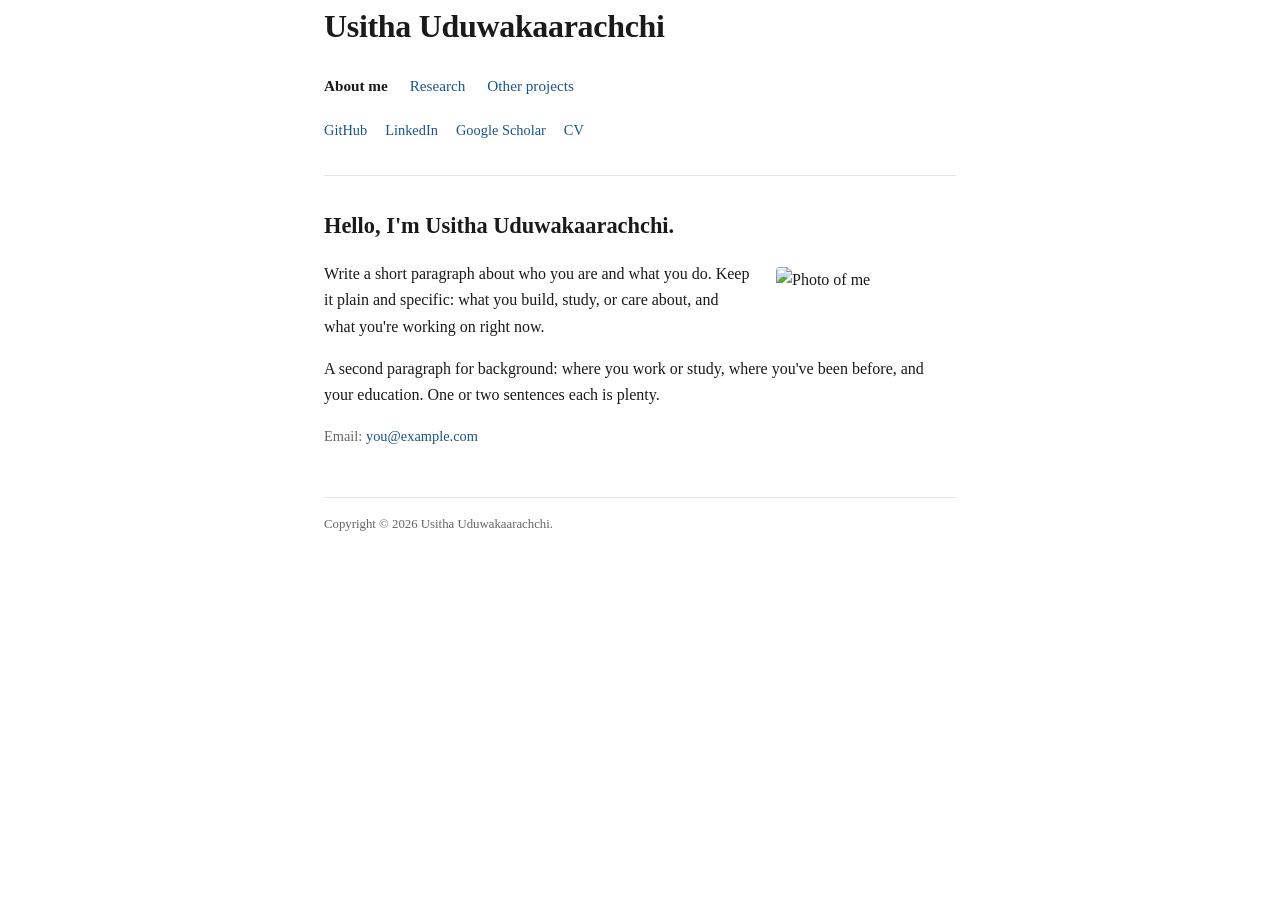
==== index.html @ c18ec079 "Fixed image issue" ====
<!DOCTYPE html>
<html lang="en">
<head>
  <meta charset="utf-8">
  <meta name="viewport" content="width=device-width, initial-scale=1">
  <title>Usitha Uduwakaarachchi</title>
  <link rel="stylesheet" href="style.css">
</head>
<body>


  <div class="wrap">
    <h1>Usitha Uduwakaarachchi</h1>

    <!-- Navigation. "active" marks the current page in bold. -->
    <nav>
      <a href="index.html" class="active">About me</a>
      <a href="research.html">Research</a>
      <a href="projects.html">Other projects</a>
    </nav>

    <!-- Profile links. Delete any you don't need. -->
    <ul class="links">
      <li><a href="https://github.com/UsithaUduwaka">GitHub</a></li>
      <li><a href="https://www.linkedin.com/in/usitha-uduwakaarachchi-006277185/">LinkedIn</a></li>
      <li><a href="https://scholar.google.com/">Google Scholar</a></li>
      <li><a href="cv/your_cv.pdf">CV</a></li>
    </ul>

    <hr>

    <h2>Hello, I'm Usitha Uduwakaarachchi.</h2>

    <!-- Put your photo at images/portrait.jpg -->
    <img class="portrait" src="Images/portrait.JPG" alt="Photo of me">

    <p>
      Write a short paragraph about who you are and what you do. Keep it plain
      and specific: what you build, study, or care about, and what you're
      working on right now.
    </p>

    <p>
      A second paragraph for background: where you work or study, where you've
      been before, and your education. One or two sentences each is plenty.
    </p>

    <p class="email">Email: <a href="mailto:you@example.com">you@example.com</a></p>

    <footer>Copyright © 2026 Usitha Uduwakaarachchi.</footer>
  </div>

</body>
</html>
---- style.css ----
:root {
  --ink:   #1a1a1a;   /* main text color            */
  --muted: #666666;   /* secondary / lighter text   */
  --link:  #1a5490;   /* link color (change to rebrand the whole site) */
  --rule:  #e5e5e5;   /* thin divider lines         */
  --max:   680px;     /* how wide the content column is */
  --font:  Georgia, "Times New Roman", serif;  /* main typeface */
}

* { box-sizing: border-box; }

body {
  margin: 0;
  font-family: var(--font);
  color: var(--ink);
  line-height: 1.65;
  background: #fff;
}

/* centered content column */
.wrap { max-width: var(--max); margin: 0 auto; padding: 0 24px 64px; }

/* the wide image across the top (optional) */
.banner {
  width: 100%;
  height: 220px;
  object-fit: cover;
  display: block;
  margin-bottom: 32px;
}

h1 { font-size: 2rem; margin: 0 0 4px; letter-spacing: -0.01em; }
h2 { font-size: 1.4rem; margin: 32px 0 16px; }

/* top navigation between pages */
nav { margin: 20px 0; }
nav a { margin-right: 18px; font-size: 0.95rem; }
nav a.active { font-weight: bold; color: var(--ink); }

a { color: var(--link); text-decoration: none; }
a:hover { text-decoration: underline; }

/* row of profile / social links */
.links {
  list-style: none;
  padding: 0;
  margin: 16px 0 32px;
  font-size: 0.9rem;
  display: flex;
  flex-wrap: wrap;
  gap: 6px 18px;
}

hr { border: none; border-top: 1px solid var(--rule); margin: 32px 0; }

/* photo that text wraps around */
.portrait {
  float: right;
  width: 180px;
  border-radius: 4px;
  margin: 6px 0 16px 24px;
}

.email { color: var(--muted); font-size: 0.9rem; }

/* simple list used on the Research / Projects pages */
.entry { margin-bottom: 24px; }
.entry .title { font-weight: bold; }
.entry .meta  { color: var(--muted); font-size: 0.9rem; }

footer {
  clear: both;
  margin-top: 48px;
  padding-top: 16px;
  border-top: 1px solid var(--rule);
  font-size: 0.8rem;
  color: var(--muted);
}

/* makes things look right on phones */
@media (max-width: 480px) {
  .portrait { float: none; width: 140px; margin: 0 0 16px; display: block; }
  .banner { height: 150px; }
}
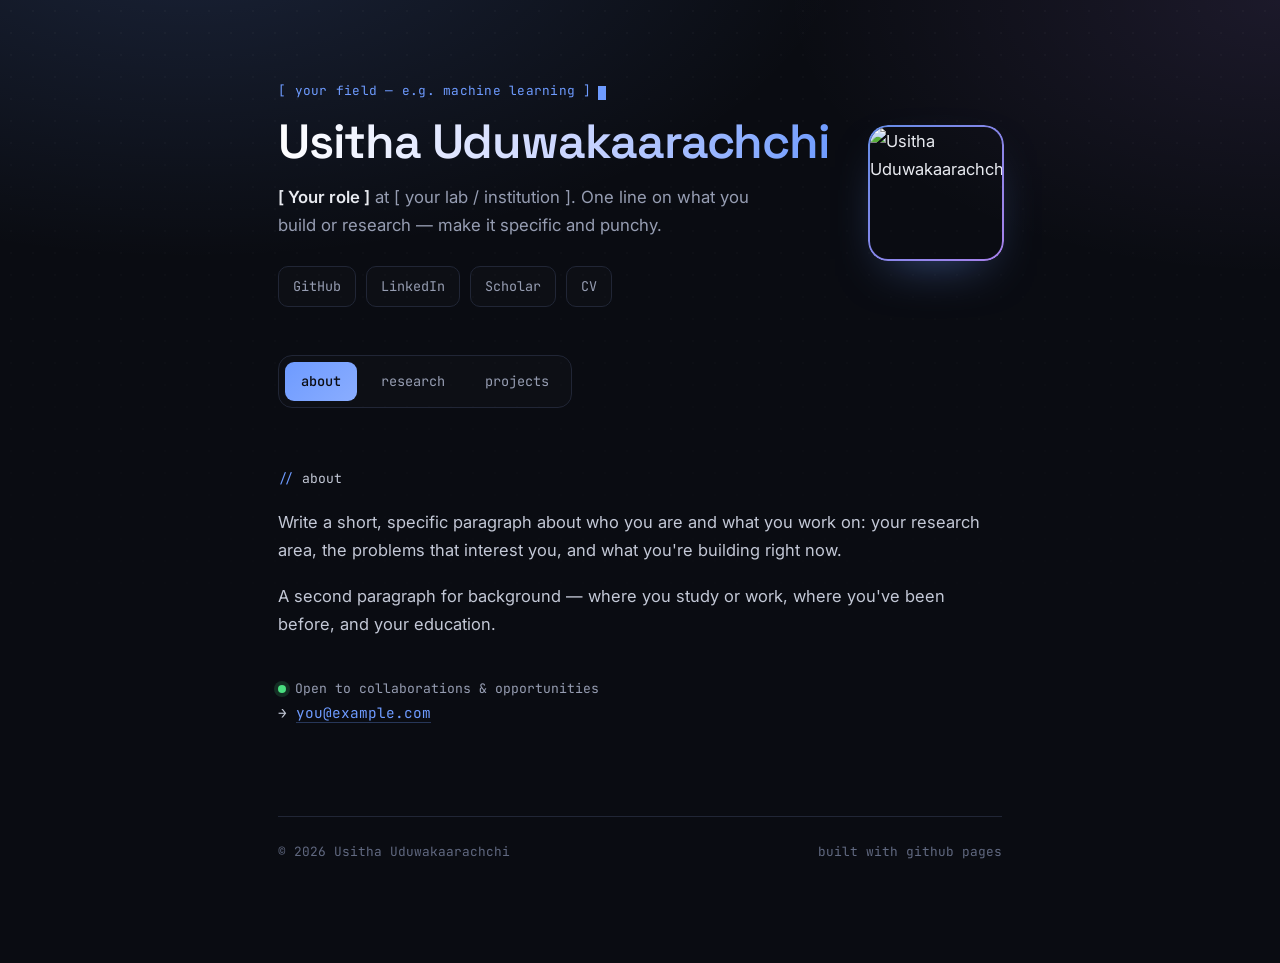
==== commit d62afa99: "Changed colors" ====
--- a/index.html
+++ b/index.html
@@ -4,51 +4,68 @@
   <meta charset="utf-8">
   <meta name="viewport" content="width=device-width, initial-scale=1">
   <title>Usitha Uduwakaarachchi</title>
+  <link rel="preconnect" href="https://fonts.googleapis.com">
+  <link rel="preconnect" href="https://fonts.gstatic.com" crossorigin>
+  <link href="https://fonts.googleapis.com/css2?family=Inter:wght@400;500;600&family=JetBrains+Mono:wght@400;500&family=Space+Grotesk:wght@500;600;700&display=swap" rel="stylesheet">
   <link rel="stylesheet" href="style.css">
 </head>
 <body>
+  <main class="page">
 
+    <header class="masthead">
+      <div class="identity">
+        <!-- Your field / focus — edit the text, keep the cursor if you like it. -->
+        <p class="eyebrow">[ your field &mdash; e.g. machine learning ]<span class="cursor"></span></p>
 
-  <div class="wrap">
-    <h1>Usitha Uduwakaarachchi</h1>
+        <h1 class="name">Usitha Uduwakaarachchi</h1>
 
-    <!-- Navigation. "active" marks the current page in bold. -->
-    <nav>
-      <a href="index.html" class="active">About me</a>
-      <a href="research.html">Research</a>
-      <a href="projects.html">Other projects</a>
+        <p class="tagline">
+          <b>[ Your role ]</b> at [ your lab / institution ]. One line on what you
+          build or research &mdash; make it specific and punchy.
+        </p>
+
+        <ul class="links">
+          <li><a href="https://github.com/UsithaUduwaka">GitHub</a></li>
+          <li><a href="https://www.linkedin.com/in/usitha-uduwakaarachchi-006277185/">LinkedIn</a></li>
+          <li><a href="https://scholar.google.com/">Scholar</a></li>
+          <li><a href="cv/your_cv.pdf">CV</a></li>
+        </ul>
+      </div>
+
+      <!-- Your photo: images/portrait.jpg -->
+      <div class="avatar-wrap">
+        <img class="avatar" src="images/portrait.jpg" alt="Usitha Uduwakaarachchi">
+      </div>
+    </header>
+
+    <nav class="tabs">
+      <a href="index.html" class="active">about</a>
+      <a href="research.html">research</a>
+      <a href="projects.html">projects</a>
     </nav>
 
-    <!-- Profile links. Delete any you don't need. -->
-    <ul class="links">
-      <li><a href="https://github.com/UsithaUduwaka">GitHub</a></li>
-      <li><a href="https://www.linkedin.com/in/usitha-uduwakaarachchi-006277185/">LinkedIn</a></li>
-      <li><a href="https://scholar.google.com/">Google Scholar</a></li>
-      <li><a href="cv/your_cv.pdf">CV</a></li>
-    </ul>
+    <section class="block prose">
+      <p class="section-label">about</p>
+      <p>
+        Write a short, specific paragraph about who you are and what you work on:
+        your research area, the problems that interest you, and what you're
+        building right now.
+      </p>
+      <p>
+        A second paragraph for background &mdash; where you study or work, where
+        you've been before, and your education.
+      </p>
 
-    <hr>
+      <div class="status"><span class="dot"></span> Open to collaborations &amp; opportunities</div>
 
-    <h2>Hello, I'm Usitha Uduwakaarachchi.</h2>
+      <p class="contact">&rarr; <a href="mailto:you@example.com">you@example.com</a></p>
+    </section>
 
-    <!-- Put your photo at images/portrait.jpg -->
-    <img class="portrait" src="Images/portrait.JPG" alt="Photo of me">
+    <footer class="foot">
+      <span>&copy; 2026 Usitha Uduwakaarachchi</span>
+      <span>built with github pages</span>
+    </footer>
 
-    <p>
-      Write a short paragraph about who you are and what you do. Keep it plain
-      and specific: what you build, study, or care about, and what you're
-      working on right now.
-    </p>
-
-    <p>
-      A second paragraph for background: where you work or study, where you've
-      been before, and your education. One or two sentences each is plenty.
-    </p>
-
-    <p class="email">Email: <a href="mailto:you@example.com">you@example.com</a></p>
-
-    <footer>Copyright © 2026 Usitha Uduwakaarachchi.</footer>
-  </div>
-
+  </main>
 </body>
-</html>
+</html>
--- a/style.css
+++ b/style.css
@@ -1,84 +1,320 @@
-:root {
-  --ink:   #1a1a1a;   /* main text color            */
-  --muted: #666666;   /* secondary / lighter text   */
-  --link:  #1a5490;   /* link color (change to rebrand the whole site) */
-  --rule:  #e5e5e5;   /* thin divider lines         */
-  --max:   680px;     /* how wide the content column is */
-  --font:  Georgia, "Times New Roman", serif;  /* main typeface */
-}
-
-* { box-sizing: border-box; }
-
-body {
-  margin: 0;
-  font-family: var(--font);
-  color: var(--ink);
-  line-height: 1.65;
-  background: #fff;
-}
-
-/* centered content column */
-.wrap { max-width: var(--max); margin: 0 auto; padding: 0 24px 64px; }
-
-/* the wide image across the top (optional) */
-.banner {
-  width: 100%;
-  height: 220px;
-  object-fit: cover;
-  display: block;
-  margin-bottom: 32px;
-}
-
-h1 { font-size: 2rem; margin: 0 0 4px; letter-spacing: -0.01em; }
-h2 { font-size: 1.4rem; margin: 32px 0 16px; }
-
-/* top navigation between pages */
-nav { margin: 20px 0; }
-nav a { margin-right: 18px; font-size: 0.95rem; }
-nav a.active { font-weight: bold; color: var(--ink); }
-
-a { color: var(--link); text-decoration: none; }
-a:hover { text-decoration: underline; }
-
-/* row of profile / social links */
-.links {
-  list-style: none;
-  padding: 0;
-  margin: 16px 0 32px;
-  font-size: 0.9rem;
-  display: flex;
-  flex-wrap: wrap;
-  gap: 6px 18px;
-}
-
-hr { border: none; border-top: 1px solid var(--rule); margin: 32px 0; }
-
-/* photo that text wraps around */
-.portrait {
-  float: right;
-  width: 180px;
-  border-radius: 4px;
-  margin: 6px 0 16px 24px;
-}
-
-.email { color: var(--muted); font-size: 0.9rem; }
-
-/* simple list used on the Research / Projects pages */
-.entry { margin-bottom: 24px; }
-.entry .title { font-weight: bold; }
-.entry .meta  { color: var(--muted); font-size: 0.9rem; }
-
-footer {
-  clear: both;
-  margin-top: 48px;
-  padding-top: 16px;
-  border-top: 1px solid var(--rule);
-  font-size: 0.8rem;
-  color: var(--muted);
-}
-
-/* makes things look right on phones */
-@media (max-width: 480px) {
-  .portrait { float: none; width: 140px; margin: 0 0 16px; display: block; }
-  .banner { height: 150px; }
-}
+/* ============================================================
+   Usitha Uduwakaarachchi — personal site
+   Direction: sleek, dark, techy dev-portfolio.
+   Theme lives in :root — change once, updates everywhere.
+   ============================================================ */
+
+:root{
+  --bg:        #0A0C12;   /* deep blue-black page background */
+  --bg-2:      #0E111A;
+  --panel:     #12151F;   /* card surface */
+  --panel-2:   #161B27;   /* card hover surface */
+  --line:      #212636;   /* borders */
+  --line-2:    #2C3348;   /* brighter border on hover */
+  --text:      #E8EAF0;   /* primary text */
+  --muted:     #969DB2;   /* secondary text */
+  --faint:     #616981;   /* meta / captions */
+  --accent:    #6E9BFF;   /* electric blue accent */
+  --accent-2:  #B98CFF;   /* violet, used in gradients only */
+  --ok:        #4ADE80;   /* status dot */
+  --max:       780px;
+  --ease:      cubic-bezier(.22,.61,.36,1);
+  --display:   "Space Grotesk", sans-serif;
+  --body:      "Inter", system-ui, -apple-system, sans-serif;
+  --mono:      "JetBrains Mono", ui-monospace, monospace;
+}
+
+*{ box-sizing:border-box; }
+html{ -webkit-text-size-adjust:100%; scroll-behavior:smooth; }
+
+body{
+  margin:0;
+  color:var(--text);
+  background:
+    radial-gradient(1100px 560px at 15% -8%, rgba(110,155,255,.16), transparent 60%),
+    radial-gradient(900px 500px at 100% 0%, rgba(185,140,255,.10), transparent 55%),
+    var(--bg);
+  font-family:var(--body);
+  font-size:16.5px;
+  line-height:1.7;
+  -webkit-font-smoothing:antialiased;
+  text-rendering:optimizeLegibility;
+  min-height:100vh;
+}
+
+/* subtle dot texture overlay */
+body::before{
+  content:"";
+  position:fixed;
+  inset:0;
+  pointer-events:none;
+  z-index:0;
+  background-image:radial-gradient(rgba(255,255,255,.028) 1px, transparent 1px);
+  background-size:22px 22px;
+  mask-image:linear-gradient(to bottom, #000 0%, transparent 85%);
+}
+
+.page{
+  position:relative;
+  z-index:1;
+  max-width:var(--max);
+  margin:0 auto;
+  padding:80px 28px 100px;
+}
+
+/* entrance */
+@keyframes rise{ from{opacity:0; transform:translateY(12px);} to{opacity:1; transform:none;} }
+.page > *{ animation:rise .65s var(--ease) both; }
+.page > *:nth-child(2){ animation-delay:.07s; }
+.page > *:nth-child(3){ animation-delay:.14s; }
+.page > *:nth-child(4){ animation-delay:.21s; }
+
+/* ---------- masthead ---------- */
+.masthead{
+  display:flex;
+  align-items:center;
+  justify-content:space-between;
+  gap:32px;
+}
+.eyebrow{
+  font-family:var(--mono);
+  font-size:.8rem;
+  letter-spacing:.02em;
+  color:var(--accent);
+  margin:0 0 16px;
+  display:flex;
+  align-items:center;
+  gap:2px;
+}
+.cursor{
+  display:inline-block;
+  width:8px;
+  height:1.05em;
+  background:var(--accent);
+  margin-left:4px;
+  translate:0 2px;
+  animation:blink 1.15s steps(1) infinite;
+}
+@keyframes blink{ 50%{ opacity:0; } }
+
+.name{
+  font-family:var(--display);
+  font-weight:600;
+  font-size:3rem;
+  line-height:1.02;
+  letter-spacing:-.025em;
+  margin:0;
+  background:linear-gradient(96deg, #FFFFFF 0%, #C9D4FF 55%, var(--accent) 100%);
+  -webkit-background-clip:text;
+  background-clip:text;
+  color:transparent;
+}
+.name a{ color:inherit; text-decoration:none; }
+.name.small{ font-size:1.6rem; }
+.tagline{
+  color:var(--muted);
+  font-size:1.05rem;
+  margin:16px 0 0;
+  max-width:46ch;
+}
+.tagline b{ color:var(--text); font-weight:600; }
+
+/* avatar with glow ring */
+.avatar-wrap{
+  flex:none;
+  position:relative;
+  width:132px;
+  height:132px;
+}
+.avatar-wrap::after{
+  content:"";
+  position:absolute;
+  inset:-2px;
+  border-radius:20px;
+  padding:2px;
+  background:linear-gradient(135deg, var(--accent), var(--accent-2));
+  -webkit-mask:linear-gradient(#000 0 0) content-box, linear-gradient(#000 0 0);
+  -webkit-mask-composite:xor;
+  mask-composite:exclude;
+  opacity:.9;
+}
+.avatar{
+  width:132px;
+  height:132px;
+  object-fit:cover;
+  border-radius:18px;
+  display:block;
+  box-shadow:0 20px 50px -20px rgba(110,155,255,.5);
+}
+
+/* ---------- profile links ---------- */
+.links{
+  list-style:none;
+  display:flex;
+  flex-wrap:wrap;
+  gap:10px;
+  padding:0;
+  margin:26px 0 0;
+}
+.links a{
+  display:inline-flex;
+  align-items:center;
+  font-family:var(--mono);
+  font-size:.84rem;
+  color:var(--muted);
+  text-decoration:none;
+  padding:8px 14px;
+  border:1px solid var(--line);
+  border-radius:10px;
+  background:rgba(255,255,255,.015);
+  transition:all .2s var(--ease);
+}
+.links a:hover{
+  color:var(--text);
+  border-color:var(--accent);
+  background:rgba(110,155,255,.08);
+  transform:translateY(-2px);
+  box-shadow:0 10px 24px -14px rgba(110,155,255,.7);
+}
+
+/* ---------- nav tabs ---------- */
+.tabs{
+  display:flex;
+  gap:8px;
+  margin:48px 0 0;
+  padding:6px;
+  border:1px solid var(--line);
+  border-radius:14px;
+  background:rgba(255,255,255,.015);
+  width:fit-content;
+}
+.tabs a{
+  font-family:var(--mono);
+  font-size:.85rem;
+  color:var(--muted);
+  text-decoration:none;
+  padding:8px 16px;
+  border-radius:9px;
+  transition:all .2s var(--ease);
+}
+.tabs a:hover{ color:var(--text); background:rgba(255,255,255,.04); }
+.tabs a.active{
+  color:var(--bg);
+  background:linear-gradient(135deg, var(--accent), #8AAdFF);
+  font-weight:500;
+}
+
+/* ---------- content ---------- */
+.block{ margin-top:60px; }
+.section-label{
+  font-family:var(--mono);
+  font-size:.82rem;
+  color:var(--faint);
+  margin:0 0 22px;
+}
+.section-label::before{ content:"// "; color:var(--accent); }
+
+.block h2{
+  font-family:var(--display);
+  font-weight:600;
+  font-size:1.7rem;
+  letter-spacing:-.015em;
+  margin:0 0 18px;
+}
+.prose p{ margin:0 0 18px; color:#C3C8D6; }
+.prose a{ color:var(--accent); text-decoration:none; border-bottom:1px solid rgba(110,155,255,.3); transition:border-color .2s; }
+.prose a:hover{ border-bottom-color:var(--accent); }
+
+.contact{
+  font-family:var(--mono);
+  font-size:.9rem;
+  color:var(--muted);
+  margin-top:10px;
+}
+.contact a{ color:var(--accent); text-decoration:none; }
+.contact a:hover{ text-decoration:underline; }
+
+.status{
+  display:inline-flex;
+  align-items:center;
+  gap:9px;
+  font-family:var(--mono);
+  font-size:.82rem;
+  color:var(--muted);
+  margin-top:22px;
+}
+.status .dot{
+  width:8px; height:8px; border-radius:50%;
+  background:var(--ok);
+  box-shadow:0 0 0 4px rgba(74,222,128,.16);
+}
+
+/* ---------- entries (research / projects) ---------- */
+.entry{
+  position:relative;
+  border:1px solid var(--line);
+  border-radius:16px;
+  padding:24px;
+  margin-bottom:14px;
+  background:var(--panel);
+  transition:border-color .2s var(--ease), transform .2s var(--ease), box-shadow .2s var(--ease), background .2s var(--ease);
+}
+.entry:hover{
+  border-color:var(--line-2);
+  background:var(--panel-2);
+  transform:translateY(-3px);
+  box-shadow:0 24px 50px -30px rgba(110,155,255,.55);
+}
+.etitle{
+  font-family:var(--display);
+  font-weight:600;
+  font-size:1.18rem;
+  margin:0 0 6px;
+}
+.etitle a{ color:inherit; text-decoration:none; transition:color .2s var(--ease); }
+.entry:hover .etitle a, .etitle a:hover{ color:var(--accent); }
+.emeta{ font-family:var(--mono); font-size:.78rem; color:var(--faint); margin:0 0 10px; }
+.edesc{ margin:0; color:var(--muted); font-size:.96rem; }
+.etags{ margin:14px 0 0; display:flex; gap:10px; flex-wrap:wrap; }
+.etags a{
+  font-family:var(--mono);
+  font-size:.78rem;
+  color:var(--accent);
+  text-decoration:none;
+  padding:4px 10px;
+  border:1px solid var(--line);
+  border-radius:8px;
+  transition:all .2s var(--ease);
+}
+.etags a:hover{ border-color:var(--accent); background:rgba(110,155,255,.08); }
+
+/* ---------- footer ---------- */
+.foot{
+  display:flex;
+  justify-content:space-between;
+  flex-wrap:wrap;
+  gap:12px;
+  margin-top:90px;
+  padding-top:24px;
+  border-top:1px solid var(--line);
+  font-family:var(--mono);
+  color:var(--faint);
+  font-size:.8rem;
+}
+
+/* ---------- focus ---------- */
+a:focus-visible{ outline:2px solid var(--accent); outline-offset:3px; border-radius:8px; }
+
+/* ---------- responsive ---------- */
+@media (max-width:600px){
+  .page{ padding:52px 20px 80px; }
+  .masthead{ flex-direction:column-reverse; align-items:flex-start; gap:24px; }
+  .avatar-wrap, .avatar{ width:104px; height:104px; }
+  .name{ font-size:2.3rem; }
+  .tabs{ width:100%; justify-content:space-between; }
+  .tabs a{ padding:8px 12px; }
+}
+
+@media (prefers-reduced-motion:reduce){
+  *{ animation:none !important; transition:none !important; scroll-behavior:auto !important; }
+}
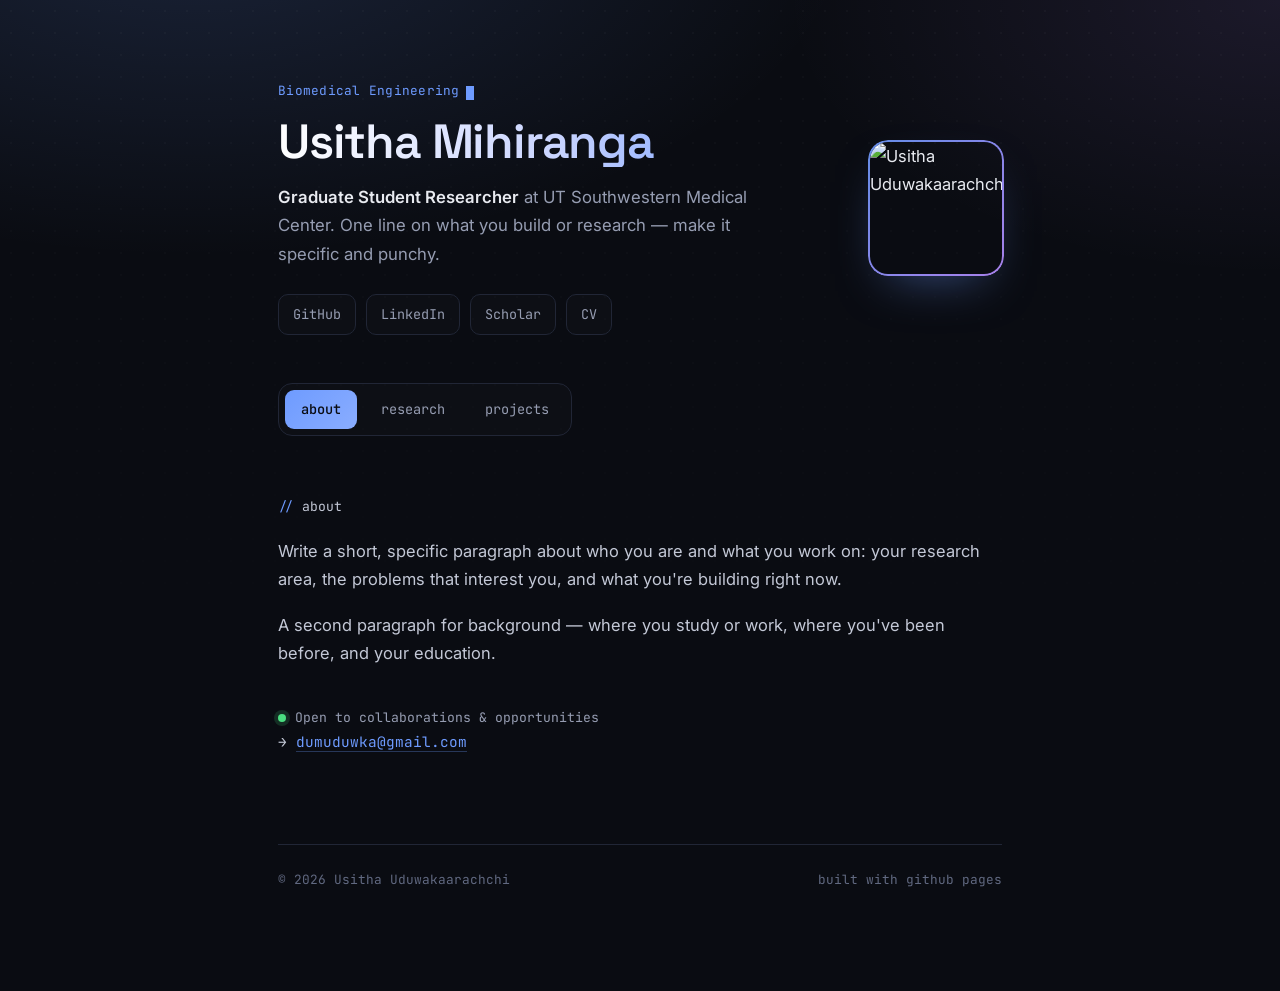
==== commit e9968e0b: "Made a few changes" ====
--- a/index.html
+++ b/index.html
@@ -15,13 +15,14 @@
     <header class="masthead">
       <div class="identity">
         <!-- Your field / focus — edit the text, keep the cursor if you like it. -->
-        <p class="eyebrow">[ your field &mdash; e.g. machine learning ]<span class="cursor"></span></p>
+        <p class="eyebrow">Biomedical Engineering<span class="cursor"></span></p>
 
-        <h1 class="name">Usitha Uduwakaarachchi</h1>
+        <h1 class="name">Usitha Mihiranga</h1>
 
         <p class="tagline">
-          <b>[ Your role ]</b> at [ your lab / institution ]. One line on what you
-          build or research &mdash; make it specific and punchy.
+          <b>Graduate Student Researcher</b> at UT Southwestern Medical Center. 
+          <n>One line on what you
+          build or research &mdash; make it specific and punchy.</n>
         </p>
 
         <ul class="links">
@@ -58,7 +59,7 @@
 
       <div class="status"><span class="dot"></span> Open to collaborations &amp; opportunities</div>
 
-      <p class="contact">&rarr; <a href="mailto:you@example.com">you@example.com</a></p>
+      <p class="contact">&rarr; <a href="mailto:dumuduwka@gmail.com">dumuduwka@gmail.com</a></p>
     </section>
 
     <footer class="foot">
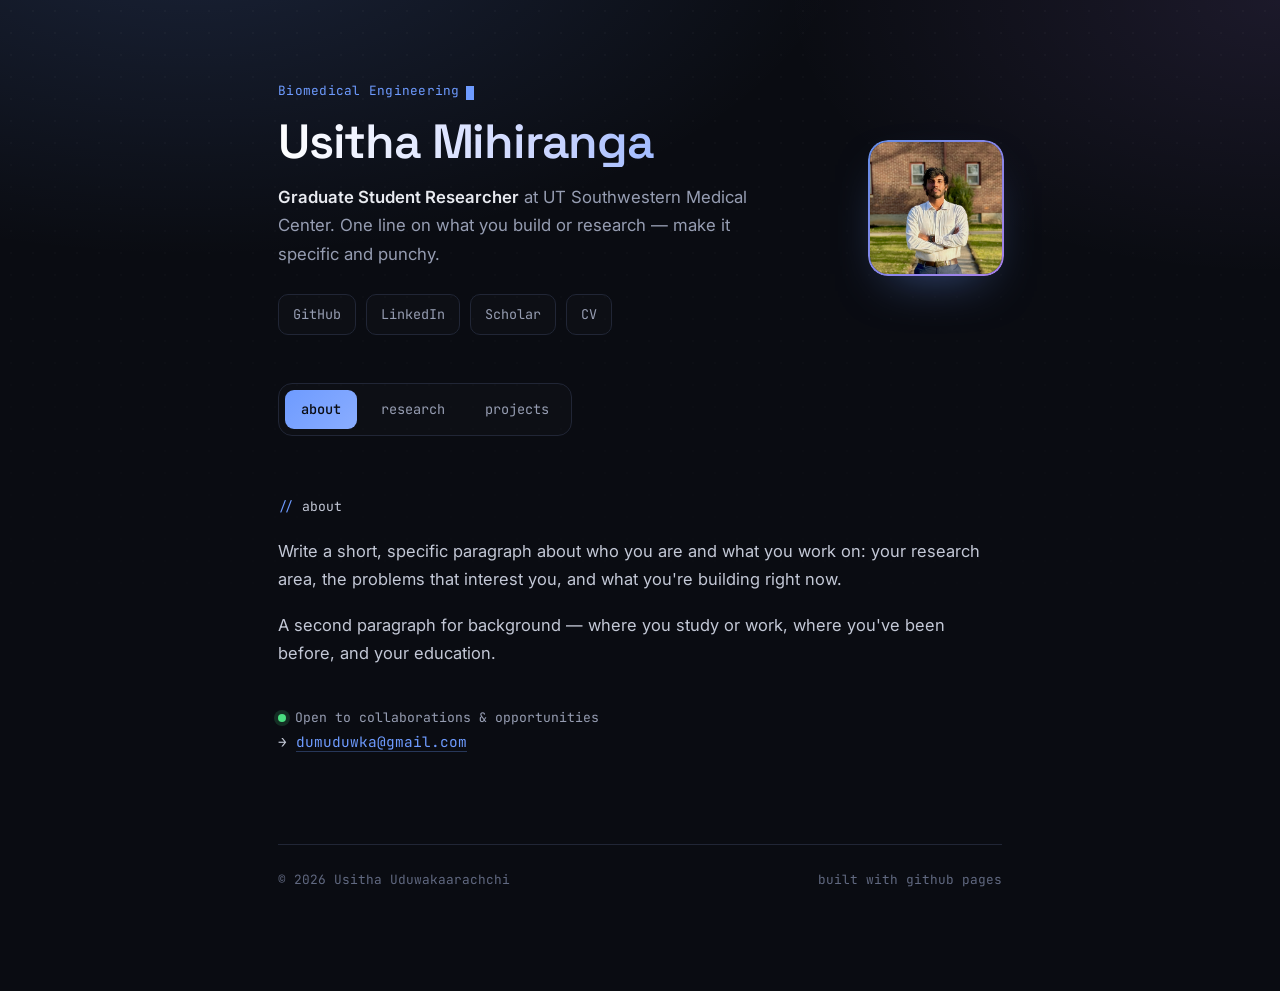
==== commit bb34c9e1: "Fixed the path" ====
--- a/index.html
+++ b/index.html
@@ -35,7 +35,7 @@
 
       <!-- Your photo: images/portrait.jpg -->
       <div class="avatar-wrap">
-        <img class="avatar" src="images/portrait.jpg" alt="Usitha Uduwakaarachchi">
+        <img class="avatar" src="Images/portrait.JPG" alt="Usitha Uduwakaarachchi">
       </div>
     </header>
 
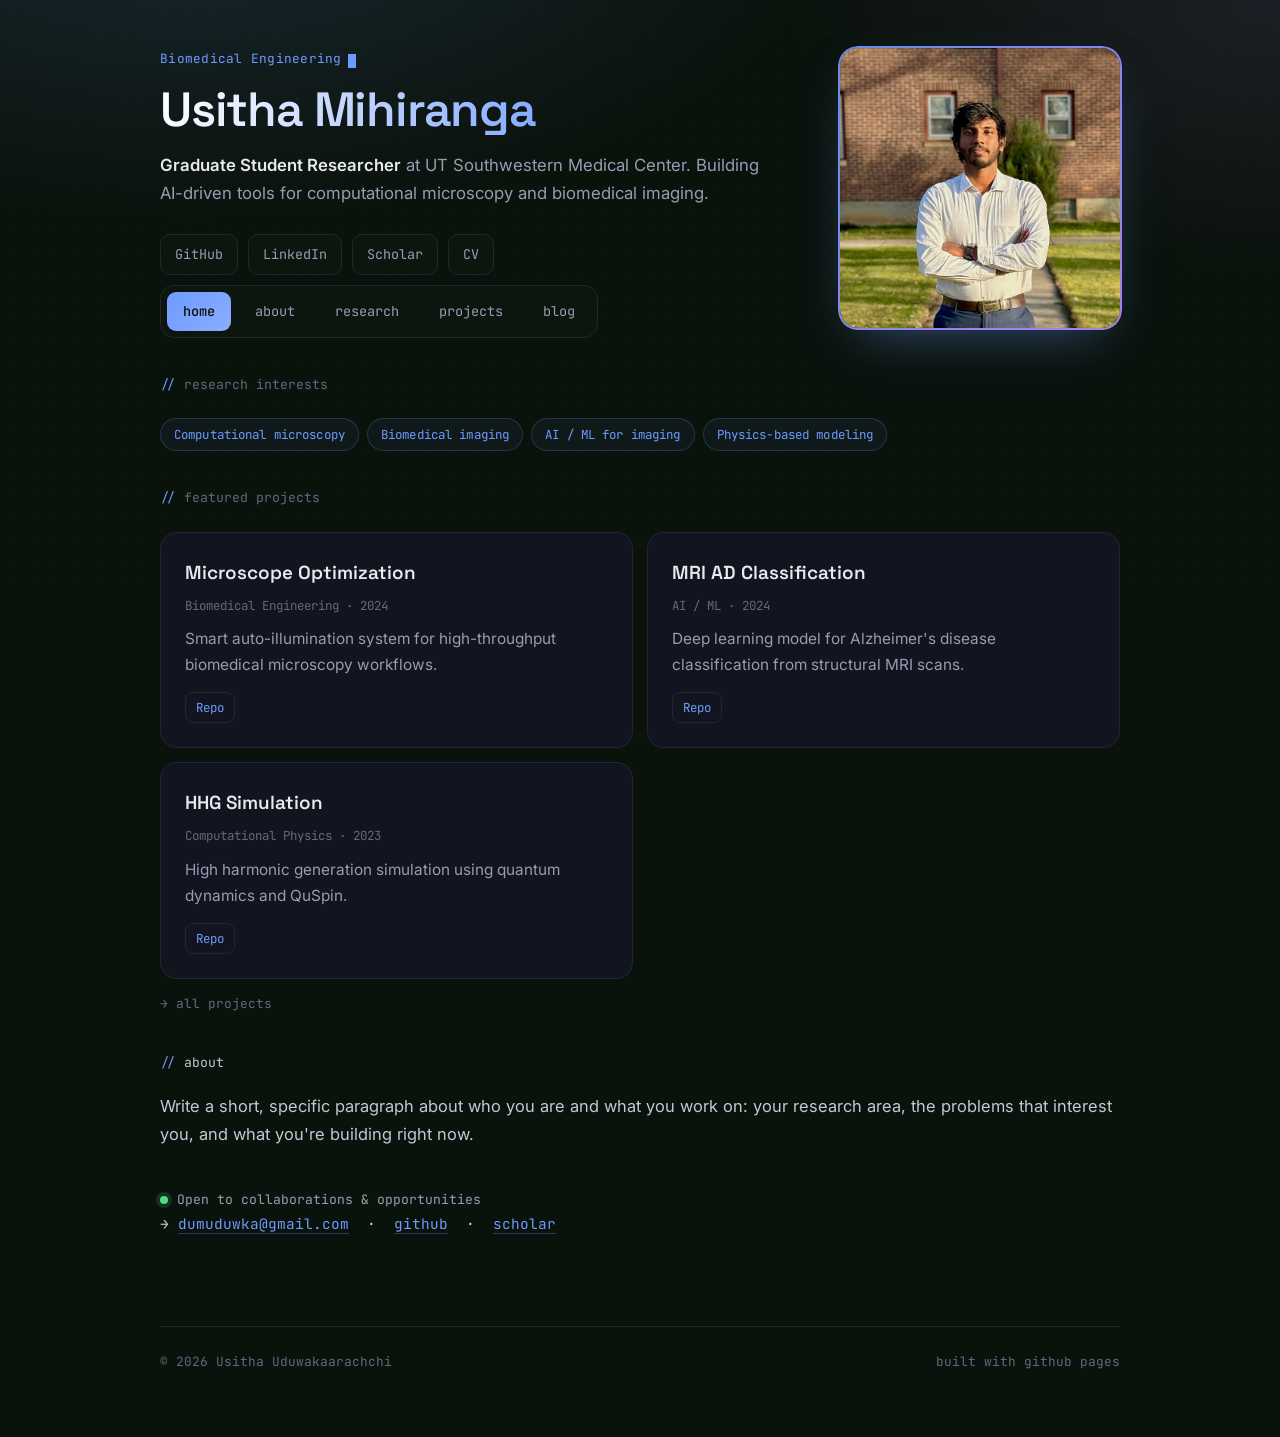
==== commit e6a363b8: "added a few modifications" ====
--- a/index.html
+++ b/index.html
@@ -14,36 +14,67 @@
 
     <header class="masthead">
       <div class="identity">
-        <!-- Your field / focus — edit the text, keep the cursor if you like it. -->
         <p class="eyebrow">Biomedical Engineering<span class="cursor"></span></p>
-
         <h1 class="name">Usitha Mihiranga</h1>
-
         <p class="tagline">
-          <b>Graduate Student Researcher</b> at UT Southwestern Medical Center. 
-          <n>One line on what you
-          build or research &mdash; make it specific and punchy.</n>
+          <b>Graduate Student Researcher</b> at UT Southwestern Medical Center.
+          Building AI-driven tools for computational microscopy and biomedical imaging.
         </p>
-
         <ul class="links">
-          <li><a href="https://github.com/UsithaUduwaka">GitHub</a></li>
-          <li><a href="https://www.linkedin.com/in/usitha-uduwakaarachchi-006277185/">LinkedIn</a></li>
-          <li><a href="https://scholar.google.com/">Scholar</a></li>
-          <li><a href="cv/your_cv.pdf">CV</a></li>
+          <li><a href="https://github.com/UsithaUduwaka" target="_blank">GitHub</a></li>
+          <li><a href="https://www.linkedin.com/in/usitha-uduwakaarachchi-006277185/" target="_blank">LinkedIn</a></li>
+          <li><a href="https://scholar.google.com/" target="_blank">Scholar</a></li>
+          <li><a href="cv/usitha_cv.pdf">CV</a></li>
         </ul>
+        <nav class="sitenav">
+          <div class="tabs">
+            <a href="index.html" class="active">home</a>
+            <a href="about.html">about</a>
+            <a href="research.html">research</a>
+            <a href="projects.html">projects</a>
+            <a href="blog.html">blog</a>
+          </div>
+        </nav>
       </div>
-
-      <!-- Your photo: images/portrait.jpg -->
       <div class="avatar-wrap">
         <img class="avatar" src="Images/portrait.JPG" alt="Usitha Uduwakaarachchi">
       </div>
     </header>
 
-    <nav class="tabs">
-      <a href="index.html" class="active">about</a>
-      <a href="research.html">research</a>
-      <a href="projects.html">projects</a>
-    </nav>
+    <section class="block">
+      <p class="section-label">research interests</p>
+      <div class="interest-grid">
+        <span class="interest-pill">Computational microscopy</span>
+        <span class="interest-pill">Biomedical imaging</span>
+        <span class="interest-pill">AI / ML for imaging</span>
+        <span class="interest-pill">Physics-based modeling</span>
+      </div>
+    </section>
+
+    <section class="block">
+      <p class="section-label">featured projects</p>
+      <div class="entries-grid">
+        <div class="entry">
+          <p class="etitle"><a href="projects.html">Microscope Optimization</a></p>
+          <p class="emeta">Biomedical Engineering &middot; 2024</p>
+          <p class="edesc">Smart auto-illumination system for high-throughput biomedical microscopy workflows.</p>
+          <div class="etags"><a href="#">Repo</a></div>
+        </div>
+        <div class="entry">
+          <p class="etitle"><a href="projects.html">MRI AD Classification</a></p>
+          <p class="emeta">AI / ML &middot; 2024</p>
+          <p class="edesc">Deep learning model for Alzheimer's disease classification from structural MRI scans.</p>
+          <div class="etags"><a href="#">Repo</a></div>
+        </div>
+        <div class="entry">
+          <p class="etitle"><a href="projects/hhg-simulation.html">HHG Simulation</a></p>
+          <p class="emeta">Computational Physics &middot; 2023</p>
+          <p class="edesc">High harmonic generation simulation using quantum dynamics and QuSpin.</p>
+          <div class="etags"><a href="#">Repo</a></div>
+        </div>
+      </div>
+      <a href="projects.html" class="see-all">&rarr; all projects</a>
+    </section>
 
     <section class="block prose">
       <p class="section-label">about</p>
@@ -52,14 +83,12 @@
         your research area, the problems that interest you, and what you're
         building right now.
       </p>
-      <p>
-        A second paragraph for background &mdash; where you study or work, where
-        you've been before, and your education.
+      <div class="status"><span class="dot"></span> Open to collaborations &amp; opportunities</div>
+      <p class="contact">
+        &rarr; <a href="mailto:dumuduwka@gmail.com">dumuduwka@gmail.com</a>
+        &nbsp;&middot;&nbsp; <a href="https://github.com/UsithaUduwaka" target="_blank">github</a>
+        &nbsp;&middot;&nbsp; <a href="https://scholar.google.com/" target="_blank">scholar</a>
       </p>
-
-      <div class="status"><span class="dot"></span> Open to collaborations &amp; opportunities</div>
-
-      <p class="contact">&rarr; <a href="mailto:dumuduwka@gmail.com">dumuduwka@gmail.com</a></p>
     </section>
 
     <footer class="foot">
@@ -69,4 +98,4 @@
 
   </main>
 </body>
-</html>+</html>
--- a/style.css
+++ b/style.css
@@ -5,7 +5,7 @@
    ============================================================ */
 
 :root{
-  --bg:        #0A0C12;   /* deep blue-black page background */
+  --bg:        #0a120c;   /* deep blue-black page background */
   --bg-2:      #0E111A;
   --panel:     #12151F;   /* card surface */
   --panel-2:   #161B27;   /* card hover surface */
@@ -17,7 +17,7 @@
   --accent:    #6E9BFF;   /* electric blue accent */
   --accent-2:  #B98CFF;   /* violet, used in gradients only */
   --ok:        #4ADE80;   /* status dot */
-  --max:       780px;
+  --max:       100%;
   --ease:      cubic-bezier(.22,.61,.36,1);
   --display:   "Space Grotesk", sans-serif;
   --body:      "Inter", system-ui, -apple-system, sans-serif;
@@ -59,7 +59,7 @@
   z-index:1;
   max-width:var(--max);
   margin:0 auto;
-  padding:80px 28px 100px;
+  padding:48px 160px 64px;
 }
 
 /* entrance */
@@ -72,10 +72,11 @@
 /* ---------- masthead ---------- */
 .masthead{
   display:flex;
-  align-items:center;
+  align-items:flex-start;
   justify-content:space-between;
-  gap:32px;
-}
+  gap:60px;
+}
+.identity{ flex:1; min-width:0; }
 .eyebrow{
   font-family:var(--mono);
   font-size:.8rem;
@@ -104,7 +105,7 @@
   line-height:1.02;
   letter-spacing:-.025em;
   margin:0;
-  background:linear-gradient(96deg, #FFFFFF 0%, #C9D4FF 55%, var(--accent) 100%);
+  background:linear-gradient(96deg, #FFFFFF 0%, #B0C8FF 40%, var(--accent) 72%, var(--accent-2) 100%);
   -webkit-background-clip:text;
   background-clip:text;
   color:transparent;
@@ -115,7 +116,7 @@
   color:var(--muted);
   font-size:1.05rem;
   margin:16px 0 0;
-  max-width:46ch;
+  max-width:none;
 }
 .tagline b{ color:var(--text); font-weight:600; }
 
@@ -123,8 +124,8 @@
 .avatar-wrap{
   flex:none;
   position:relative;
-  width:132px;
-  height:132px;
+  width:280px;
+  height:280px;
 }
 .avatar-wrap::after{
   content:"";
@@ -135,12 +136,13 @@
   background:linear-gradient(135deg, var(--accent), var(--accent-2));
   -webkit-mask:linear-gradient(#000 0 0) content-box, linear-gradient(#000 0 0);
   -webkit-mask-composite:xor;
+  mask:linear-gradient(#000 0 0) content-box, linear-gradient(#000 0 0);
   mask-composite:exclude;
   opacity:.9;
 }
 .avatar{
-  width:132px;
-  height:132px;
+  width:280px;
+  height:280px;
   object-fit:cover;
   border-radius:18px;
   display:block;
@@ -181,7 +183,7 @@
 .tabs{
   display:flex;
   gap:8px;
-  margin:48px 0 0;
+  margin:0;
   padding:6px;
   border:1px solid var(--line);
   border-radius:14px;
@@ -205,7 +207,7 @@
 }
 
 /* ---------- content ---------- */
-.block{ margin-top:60px; }
+.block{ margin-top:36px; }
 .section-label{
   font-family:var(--mono);
   font-size:.82rem;
@@ -250,6 +252,18 @@
 }
 
 /* ---------- entries (research / projects) ---------- */
+.entries-grid{
+  display:grid;
+  grid-template-columns:repeat(2, 1fr);
+  gap:14px;
+  margin-top:0;
+}
+.entries-grid .entry{ margin-bottom:0; }
+
+@media (max-width:768px){
+  .entries-grid{ grid-template-columns:1fr; }
+}
+
 .entry{
   position:relative;
   border:1px solid var(--line);
@@ -302,14 +316,267 @@
   font-size:.8rem;
 }
 
+/* ---------- sitenav ---------- */
+.sitenav{
+  display:flex;
+  align-items:center;
+  justify-content:space-between;
+  flex-wrap:wrap;
+  gap:12px;
+  margin:10px 0 0;
+}
+.ext-links{
+  display:flex;
+  gap:4px;
+}
+.ext-links a{
+  font-family:var(--mono);
+  font-size:.84rem;
+  color:var(--muted);
+  text-decoration:none;
+  padding:8px 14px;
+  border:1px solid var(--line);
+  border-radius:10px;
+  background:rgba(255,255,255,.015);
+  transition:all .2s var(--ease);
+}
+.ext-links a:hover{
+  color:var(--text);
+  border-color:var(--accent);
+  background:rgba(110,155,255,.08);
+  transform:translateY(-2px);
+  box-shadow:0 8px 20px -12px rgba(110,155,255,.6);
+}
+
+/* ---------- research interest pills ---------- */
+.interest-grid{
+  display:flex;
+  flex-wrap:wrap;
+  gap:8px;
+  margin-top:14px;
+}
+.interest-pill{
+  font-family:var(--mono);
+  font-size:.78rem;
+  color:var(--accent);
+  padding:5px 13px;
+  border:1px solid rgba(110,155,255,.22);
+  border-radius:20px;
+  background:rgba(110,155,255,.06);
+  letter-spacing:.01em;
+}
+
+/* ---------- subsections (research page) ---------- */
+.subsection{ margin-top:36px; }
+.subsection-label{
+  font-family:var(--mono);
+  font-size:.8rem;
+  color:var(--muted);
+  margin:0 0 16px;
+  padding-bottom:10px;
+  border-bottom:1px solid var(--line);
+  letter-spacing:.04em;
+  text-transform:uppercase;
+}
+
+/* ---------- see-all ---------- */
+.see-all{
+  display:inline-block;
+  font-family:var(--mono);
+  font-size:.8rem;
+  color:var(--faint);
+  text-decoration:none;
+  margin-top:14px;
+  transition:color .2s var(--ease);
+}
+.see-all:hover{ color:var(--accent); }
+
+/* ---------- blog grid ---------- */
+.blog-grid{
+  display:grid;
+  grid-template-columns:repeat(2,1fr);
+  gap:14px;
+  margin-top:16px;
+}
+.blog-cat{
+  border:1px solid var(--line);
+  border-radius:14px;
+  padding:20px 22px;
+  background:var(--panel);
+  transition:border-color .2s var(--ease), background .2s var(--ease), transform .2s var(--ease);
+  cursor:default;
+}
+.blog-cat:hover{
+  border-color:var(--line-2);
+  background:var(--panel-2);
+  transform:translateY(-2px);
+}
+.cat-title{
+  font-family:var(--display);
+  font-size:1rem;
+  font-weight:600;
+  margin:0 0 6px;
+  color:var(--text);
+}
+.cat-desc{
+  font-size:.88rem;
+  color:var(--muted);
+  margin:0;
+  line-height:1.55;
+}
+.cat-count{
+  font-family:var(--mono);
+  font-size:.74rem;
+  color:var(--faint);
+  margin:10px 0 0;
+}
+@media(max-width:768px){
+  .blog-grid{ grid-template-columns:1fr; }
+}
+
 /* ---------- focus ---------- */
 a:focus-visible{ outline:2px solid var(--accent); outline-offset:3px; border-radius:8px; }
+
+/* ---------- detail pages ---------- */
+.back-link{
+  font-family:var(--mono);
+  font-size:.8rem;
+  color:var(--faint);
+  text-decoration:none;
+  display:inline-block;
+  margin-bottom:20px;
+  transition:color .2s var(--ease);
+}
+.back-link:hover{ color:var(--accent); }
+
+.detail-title{
+  font-family:var(--display);
+  font-size:2rem;
+  font-weight:600;
+  letter-spacing:-.022em;
+  margin:0 0 14px;
+  color:var(--text);
+}
+.detail-meta{
+  font-family:var(--mono);
+  font-size:.8rem;
+  color:var(--faint);
+  display:flex;
+  align-items:center;
+  gap:8px;
+  flex-wrap:wrap;
+  margin-bottom:20px;
+}
+.detail-abstract{
+  font-size:1rem;
+  color:var(--muted);
+  line-height:1.75;
+  margin:0;
+  padding:16px 20px;
+  border-left:2px solid var(--accent);
+  background:rgba(110,155,255,.04);
+  border-radius:0 10px 10px 0;
+}
+.detail-body{ margin-top:40px; }
+
+.detail-section{ margin-bottom:44px; }
+.detail-section h2{
+  font-family:var(--display);
+  font-size:1.25rem;
+  font-weight:600;
+  letter-spacing:-.01em;
+  margin:0 0 16px;
+  color:var(--text);
+  padding-bottom:10px;
+  border-bottom:1px solid var(--line);
+}
+.detail-section p{
+  color:#C3C8D6;
+  margin:0 0 14px;
+  line-height:1.75;
+  text-align:justify;
+}
+.detail-list{
+  color:#C3C8D6;
+  padding-left:22px;
+  margin:0 0 14px;
+}
+.detail-list li{ margin-bottom:8px; line-height:1.65; text-align:justify; }
+
+.eq{
+  margin:20px 0;
+  overflow-x:auto;
+  text-align:center;
+}
+.fig{ margin:28px 0; }
+.fig img{ width:100%; display:block; }
+.fig-placeholder{
+  height:220px;
+  display:flex;
+  align-items:center;
+  justify-content:center;
+  font-family:var(--mono);
+  font-size:.8rem;
+  color:var(--faint);
+}
+.fig-caption{
+  font-size:.86rem;
+  color:var(--muted);
+  padding:10px 0 0;
+  margin:0;
+  line-height:1.55;
+  text-align:center !important;
+}
+
+/* VS Code Dark+ / One Dark Pro */
+.code-block{
+  font-family:var(--mono);
+  font-size:.84rem;
+  color:#D4D4D4;
+  background:#1E1E1E;
+  border-radius:10px;
+  padding:24px 28px;
+  overflow-x:auto;
+  line-height:1.85;
+  margin:16px 0;
+  white-space:pre;
+  tab-size:4;
+}
+.code-block code{ display:block; }
+.code-comment{ color:#6A9955; font-style:italic; }
+.code-kw     { color:#ca7f0d; }   /* import, from, as, def, class, if, for, return … */
+.code-fn     { color:#DCDCAA; }   /* function / method names, imported names */
+.code-module { color:#56B6C2; }   /* module names after import/from */
+.code-str    { color:#CE9178; }   /* string literals */
+.code-num    { color:#B5CEA8; }   /* numbers */
+.code-type   { color:#4EC9B0; }   /* str, int, bool, float, class names */
+.code-var    { color:#9CDCFE; }   /* self, parameters, variables */
+.code-const  { color:#569CD6; }   /* True, False, None */
+.callout{
+  padding:14px 18px;
+  border:1px solid rgba(110,155,255,.28);
+  border-radius:10px;
+  background:rgba(110,155,255,.06);
+  color:var(--muted);
+  font-size:.92rem;
+  margin:20px 0;
+  line-height:1.65;
+}
+.callout-label{
+  font-family:var(--mono);
+  font-size:.72rem;
+  color:var(--accent);
+  display:block;
+  margin-bottom:6px;
+  text-transform:uppercase;
+  letter-spacing:.07em;
+}
 
 /* ---------- responsive ---------- */
 @media (max-width:600px){
   .page{ padding:52px 20px 80px; }
   .masthead{ flex-direction:column-reverse; align-items:flex-start; gap:24px; }
-  .avatar-wrap, .avatar{ width:104px; height:104px; }
+  .avatar-wrap, .avatar{ width:100px; height:100px; }
   .name{ font-size:2.3rem; }
   .tabs{ width:100%; justify-content:space-between; }
   .tabs a{ padding:8px 12px; }
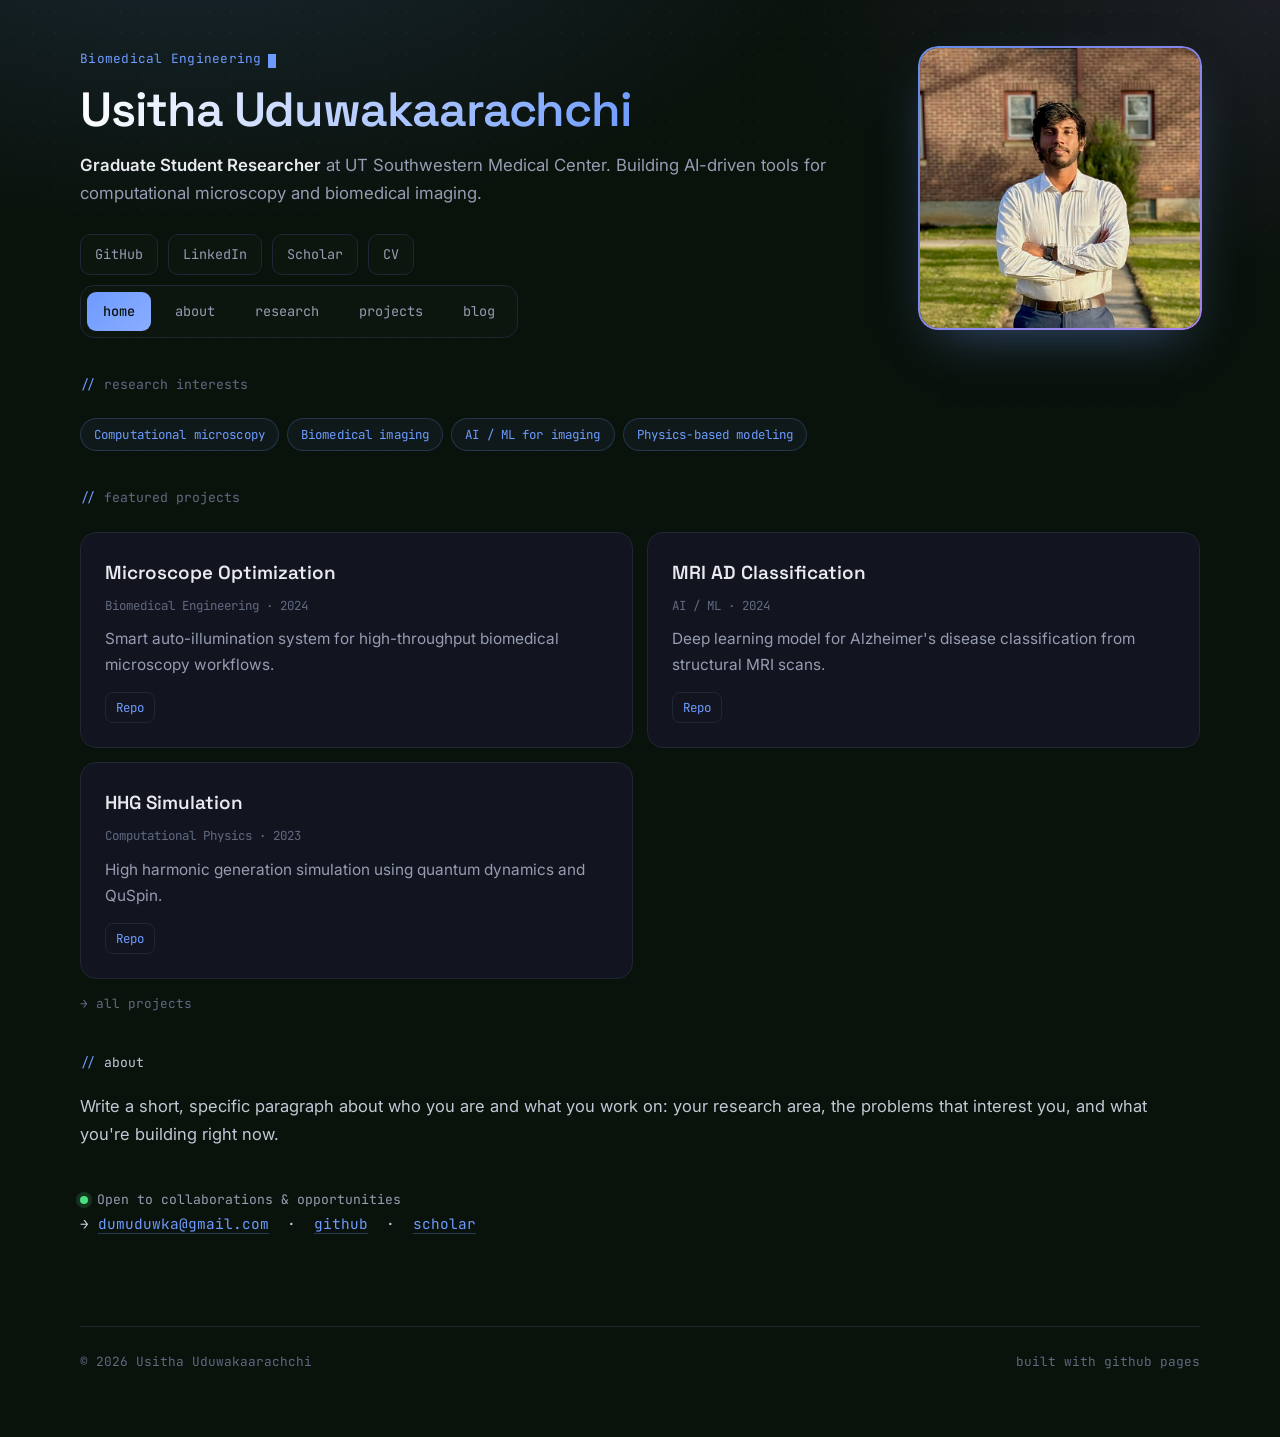
==== commit 2fc4d9ae: "Fixed a few issues" ====
--- a/index.html
+++ b/index.html
@@ -15,7 +15,7 @@
     <header class="masthead">
       <div class="identity">
         <p class="eyebrow">Biomedical Engineering<span class="cursor"></span></p>
-        <h1 class="name">Usitha Mihiranga</h1>
+        <h1 class="name">Usitha Uduwakaarachchi</h1>
         <p class="tagline">
           <b>Graduate Student Researcher</b> at UT Southwestern Medical Center.
           Building AI-driven tools for computational microscopy and biomedical imaging.
--- a/style.css
+++ b/style.css
@@ -316,6 +316,16 @@
   font-size:.8rem;
 }
 
+/* ---------- compact masthead (subpages) ---------- */
+.masthead--compact{
+  align-items:center;
+  gap:24px;
+}
+.masthead--compact .sitenav{
+  margin:0;
+  flex-shrink:0;
+}
+
 /* ---------- sitenav ---------- */
 .sitenav{
   display:flex;
@@ -528,30 +538,36 @@
   text-align:center !important;
 }
 
-/* VS Code Dark+ / One Dark Pro */
+/* ---------- code blocks (highlight.js) ---------- */
 .code-block{
   font-family:var(--mono);
   font-size:.84rem;
-  color:#D4D4D4;
   background:#1E1E1E;
   border-radius:10px;
   padding:24px 28px;
   overflow-x:auto;
   line-height:1.85;
   margin:16px 0;
-  white-space:pre;
   tab-size:4;
 }
-.code-block code{ display:block; }
-.code-comment{ color:#6A9955; font-style:italic; }
-.code-kw     { color:#ca7f0d; }   /* import, from, as, def, class, if, for, return … */
-.code-fn     { color:#DCDCAA; }   /* function / method names, imported names */
-.code-module { color:#56B6C2; }   /* module names after import/from */
-.code-str    { color:#CE9178; }   /* string literals */
-.code-num    { color:#B5CEA8; }   /* numbers */
-.code-type   { color:#4EC9B0; }   /* str, int, bool, float, class names */
-.code-var    { color:#9CDCFE; }   /* self, parameters, variables */
-.code-const  { color:#569CD6; }   /* True, False, None */
+.code-block code.hljs{
+  background:transparent;
+  color:#D4D4D4;
+  padding:0;
+  font-family:inherit;
+  font-size:inherit;
+  line-height:inherit;
+}
+.hljs-keyword         { color:#c084bb; }
+.hljs-built_in        { color:#cc9ddf; }
+.hljs-title.function_ { color:#dcdca9; }
+.hljs-title.class_    { color:#4ec9b0; } 
+.hljs-params          { color:#9cdcfe; }
+.hljs-string          { color:#CE9178; }
+.hljs-number          { color:#B5CEA8; }
+.hljs-comment         { color:#6A9955; }
+.hljs-variable        { color:#9ccce4; }
+.hljs-literal         { color:#569CD6; }
 .callout{
   padding:14px 18px;
   border:1px solid rgba(110,155,255,.28);
@@ -572,14 +588,66 @@
   letter-spacing:.07em;
 }
 
-/* ---------- responsive ---------- */
-@media (max-width:600px){
-  .page{ padding:52px 20px 80px; }
-  .masthead{ flex-direction:column-reverse; align-items:flex-start; gap:24px; }
-  .avatar-wrap, .avatar{ width:100px; height:100px; }
-  .name{ font-size:2.3rem; }
-  .tabs{ width:100%; justify-content:space-between; }
-  .tabs a{ padding:8px 12px; }
+/* ========== responsive ========== */
+
+/* wide laptop — trim the very large side padding */
+@media (max-width:1280px){
+  .page{ padding:48px 80px 64px; }
+}
+
+/* laptop / small desktop */
+@media (max-width:1024px){
+  .page{ padding:40px 48px 56px; }
+  .avatar-wrap{ width:220px; height:220px; }
+  .avatar{ width:220px; height:220px; }
+  .name{ font-size:2.6rem; }
+}
+
+/* tablet portrait */
+@media (max-width:768px){
+  .page{ padding:32px 32px 48px; }
+  .masthead{ gap:28px; }
+  .avatar-wrap{ width:180px; height:180px; }
+  .avatar{ width:180px; height:180px; border-radius:16px; }
+  .avatar-wrap::after{ border-radius:18px; }
+  .name{ font-size:2.2rem; }
+  .detail-title{ font-size:1.75rem; }
+}
+
+/* compact masthead wraps on phones */
+@media (max-width:580px){
+  .masthead--compact{ flex-wrap:wrap; gap:12px; }
+  .masthead--compact .sitenav{ flex-shrink:1; }
+}
+
+/* phone — keep side-by-side, shrink avatar, wrap tabs */
+@media (max-width:580px){
+  .page{ padding:24px 20px 40px; }
+  .masthead{ gap:16px; align-items:flex-start; }
+  .avatar-wrap{ width:100px; height:100px; }
+  .avatar{ width:100px; height:100px; border-radius:12px; }
+  .avatar-wrap::after{ border-radius:14px; }
+  .name{ font-size:1.85rem; }
+  .name.small{ font-size:1.25rem; }
+  .tagline{ font-size:.9rem; margin-top:10px; }
+  /* tabs wrap to 2 rows so all 5 are visible */
+  .tabs{ flex-wrap:wrap; gap:4px; width:auto; }
+  .tabs a{ padding:6px 10px; font-size:.72rem; }
+  .detail-title{ font-size:1.45rem; }
+  .detail-section p{ text-align:left; }
+  .detail-list li{ text-align:left; }
+  .code-block{ padding:18px 16px; font-size:.78rem; }
+  .detail-abstract{ padding:14px 16px; }
+}
+
+/* small phones */
+@media (max-width:380px){
+  .page{ padding:20px 14px 36px; }
+  .masthead{ gap:12px; }
+  .avatar-wrap{ width:80px; height:80px; }
+  .avatar{ width:80px; height:80px; border-radius:10px; }
+  .name{ font-size:1.65rem; }
+  .tabs a{ padding:5px 8px; font-size:.68rem; }
 }
 
 @media (prefers-reduced-motion:reduce){
